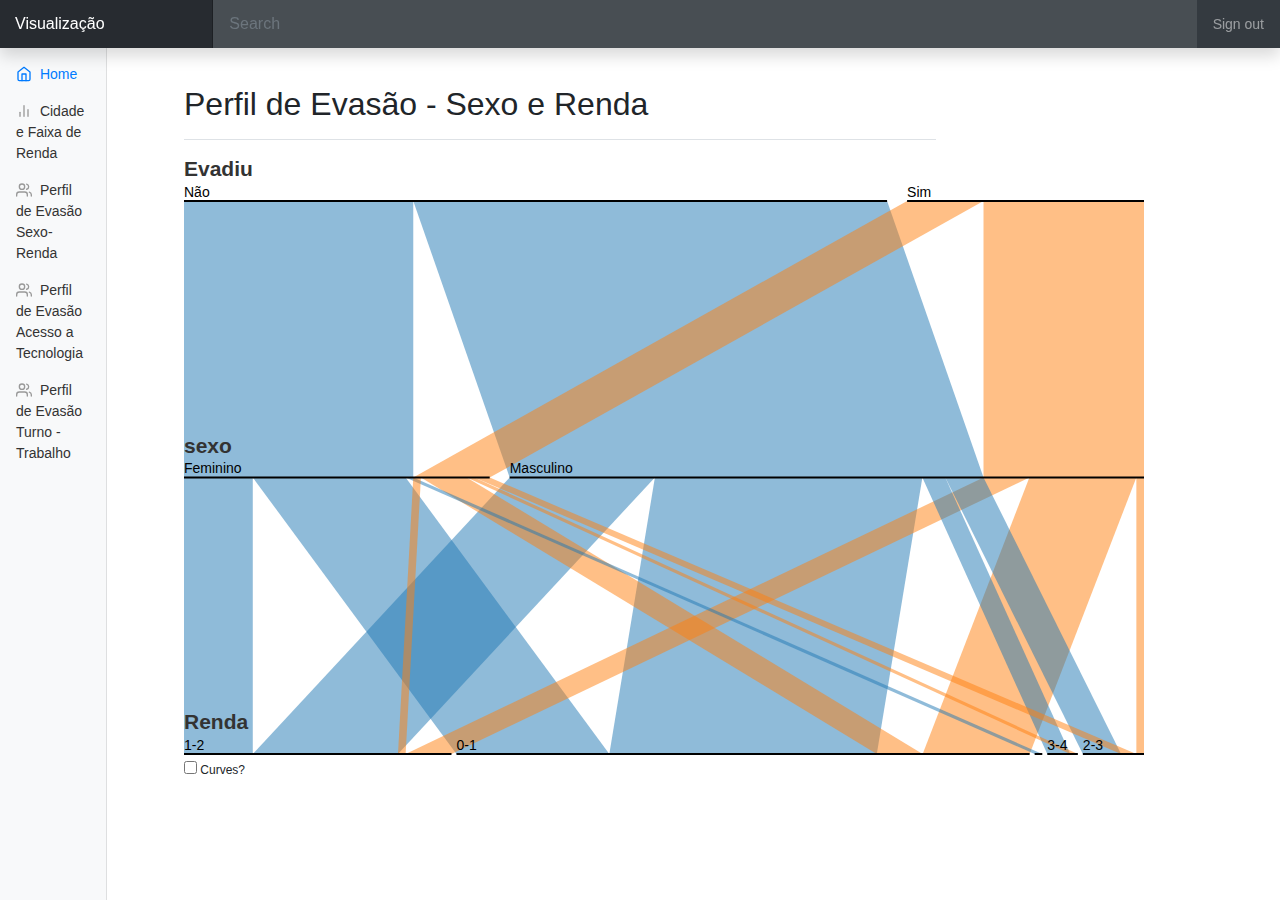
==== graphEvasao.html @ 37829c63 "Versão final" ====
l<!DOCTYPE html>
<!-- saved from url=(0054)https://getbootstrap.com/docs/4.1/examples/dashboard/# -->
<html lang="en"><head><meta http-equiv="Content-Type" content="text/html; charset=UTF-8">
    
    <!--<meta name="viewport" content="width=device-width, initial-scale=1, shrink-to-fit=no">
    <meta name="description" content="">
    <meta name="author" content="">
    <link rel="icon" href="https://getbootstrap.com/favicon.ico">-->

    <title>Dashboard Template for Bootstrap</title>
    <link rel="stylesheet" href="js/leaflet/leaflet.css"/>
    <script src="js/leaflet/leaflet.js"></script>
    <script src="js/d3.min.js"></script>
    <script src="js/d3.parsets.js"></script>
    <script src="js/highlight.min.js"></script>
<!--    <script src='https://api.tiles.mapbox.com/mapbox-gl-js/v0.45.0/mapbox-gl.js'></script>
    <link href='https://api.tiles.mapbox.com/mapbox-gl-js/v0.45.0/mapbox-gl.css' rel='stylesheet' />-->
    
    <script src="js/jquery-3.3.1.min.js"></script>
    <link rel="stylesheet" href="css/mapstyle.css"/>
    <style type="text/css">

    #mapid { height: 500px; width: 550px;}

    #visus{
      float: top;
      height: 550px;
      width: 98%;
    }

    #mapid{
    float: left;
    width:45%;
    height: 550px;
  }

  #histoRenda{
    float: right;
    border-width:2px;
    width:55%;
    height: auto;
  }
  .seletores{
    position: relative;
    float: bottom;
    border-width:2px;
    text-align: center;
    width:auto;
    height: auto;
    font-size: 16px;
    font-weight: bold;
  }
</style>
<style>
@import url(js/d3.parsets.css);

body {
  font-family: sans-serif;
  font-size: 16px;
  width: 960px;
  margin: 1em auto;
  position: relative;
}
h1, h2, .dimension text {
  text-align: center;
  font-family: "PT Sans", Helvetica;
  font-weight: 300;
}
h1 {
  font-size: 4em;
  margin: .5em 0 0 0;
}
h2 {
  font-size: 2em;
  margin: 1em 0 0.5em;
  border-bottom: solid #ccc 1px;
}
p.meta, p.footer {
  font-size: 13px;
  color: #333;
}
p.meta {
  text-align: center;
}

text.icicle { pointer-events: none; }

.options { font-size: 12px; text-align: center; padding: 5px 0; }
.curves { float: left; }
.source { float: right; }
pre, code { font-family: "Menlo", monospace; }

.html .value,
.javascript .string,
.javascript .regexp {
  color: #756bb1;
}

.html .tag,
.css .tag,
.javascript .keyword {
  color: #3182bd;
}

.comment {
  color: #636363;
}

.html .doctype,
.javascript .number {
  color: #31a354;
}

.html .attribute,
.css .attribute,
.javascript .class,
.javascript .special {
  color: #e6550d;
}

</style>

    <!-- Bootstrap core CSS -->
    <link href="dashboard/bootstrap.min.css" rel="stylesheet">

    <!-- Custom styles for this template -->
    <link href="dashboard/dashboard.css" rel="stylesheet">
  <style type="text/css">/* Chart.js */
@-webkit-keyframes chartjs-render-animation{from{opacity:0.99}to{opacity:1}}@keyframes chartjs-render-animation{from{opacity:0.99}to{opacity:1}}.chartjs-render-monitor{-webkit-animation:chartjs-render-animation 0.001s;animation:chartjs-render-animation 0.001s;}</style>  
</head>

  <body>
    <nav class="navbar navbar-dark fixed-top bg-dark flex-md-nowrap p-0 shadow">
      <a class="navbar-brand col-sm-3 col-md-2 mr-0" href="https://getbootstrap.com/docs/4.1/examples/dashboard/#">Visualização</a>
      <input class="form-control form-control-dark w-100" type="text" placeholder="Search" aria-label="Search">
      <ul class="navbar-nav px-3">
        <li class="nav-item text-nowrap">
          <a class="nav-link" href="https://getbootstrap.com/docs/4.1/examples/dashboard/#">Sign out</a>
        </li>
      </ul>
    </nav>

    <div class="container-fluid">
      <div class="row">
        <nav class="col-md-1 d-none d-md-block bg-light sidebar">
          <div class="sidebar-sticky">
            <ul class="nav flex-column">
              <li class="nav-item">
                <a class="nav-link active" href="https://getbootstrap.com/docs/4.1/examples/dashboard/#">
                  <svg xmlns="http://www.w3.org/2000/svg" width="24" height="24" viewBox="0 0 24 24" fill="none" stroke="currentColor" stroke-width="2" stroke-linecap="round" stroke-linejoin="round" class="feather feather-home"><path d="M3 9l9-7 9 7v11a2 2 0 0 1-2 2H5a2 2 0 0 1-2-2z"></path><polyline points="9 22 9 12 15 12 15 22"></polyline></svg>
                  Home <span class="sr-only">(current)</span>
                </a>
              </li>
              <li class="nav-item">
                <a class="nav-link" href="bairroseRenda.html">
                  <svg xmlns="http://www.w3.org/2000/svg" width="24" height="24" viewBox="0 0 24 24" fill="none" stroke="currentColor" stroke-width="2" stroke-linecap="round" stroke-linejoin="round" class="feather feather-bar-chart-2"><line x1="18" y1="20" x2="18" y2="10"></line><line x1="12" y1="20" x2="12" y2="4"></line><line x1="6" y1="20" x2="6" y2="14"></line></svg>
                  Cidade e Faixa de Renda
                </a>
              </li>
              <li class="nav-item">
                <a class="nav-link" href="graphEvasao.html">
                  <svg xmlns="http://www.w3.org/2000/svg" width="24" height="24" viewBox="0 0 24 24" fill="none" stroke="currentColor" stroke-width="2" stroke-linecap="round" stroke-linejoin="round" class="feather feather-users"><path d="M17 21v-2a4 4 0 0 0-4-4H5a4 4 0 0 0-4 4v2"></path><circle cx="9" cy="7" r="4"></circle><path d="M23 21v-2a4 4 0 0 0-3-3.87"></path><path d="M16 3.13a4 4 0 0 1 0 7.75"></path></svg>
                  Perfil de Evasão Sexo-Renda
                </a>
              </li>
               <li class="nav-item">
                <a class="nav-link" href="graphEvasao2.html">
                  <svg xmlns="http://www.w3.org/2000/svg" width="24" height="24" viewBox="0 0 24 24" fill="none" stroke="currentColor" stroke-width="2" stroke-linecap="round" stroke-linejoin="round" class="feather feather-users"><path d="M17 21v-2a4 4 0 0 0-4-4H5a4 4 0 0 0-4 4v2"></path><circle cx="9" cy="7" r="4"></circle><path d="M23 21v-2a4 4 0 0 0-3-3.87"></path><path d="M16 3.13a4 4 0 0 1 0 7.75"></path></svg>
                  Perfil de Evasão Acesso a Tecnologia
                </a>
              </li>
              <li class="nav-item">
                <a class="nav-link" href="graphEvasao3.html">
                  <svg xmlns="http://www.w3.org/2000/svg" width="24" height="24" viewBox="0 0 24 24" fill="none" stroke="currentColor" stroke-width="2" stroke-linecap="round" stroke-linejoin="round" class="feather feather-users"><path d="M17 21v-2a4 4 0 0 0-4-4H5a4 4 0 0 0-4 4v2"></path><circle cx="9" cy="7" r="4"></circle><path d="M23 21v-2a4 4 0 0 0-3-3.87"></path><path d="M16 3.13a4 4 0 0 1 0 7.75"></path></svg>
                  Perfil de Evasão Turno - Trabalho
                </a>
              </li>
            </ul>
          </div>
        </nav>

        <main role="main" class="col-md-12 ml-sm-auto col-lg-10 px-4"><div class="chartjs-size-monitor" style="position: absolute; left: 0px; top: 0px; right: 0px; bottom: 0px; overflow: hidden; pointer-events: none; visibility: hidden; z-index: -1;"><div class="chartjs-size-monitor-expand" style="position:absolute;left:0;top:0;right:0;bottom:0;overflow:hidden;pointer-events:none;visibility:hidden;z-index:-1;"><div style="position:absolute;width:1000000px;height:1000000px;left:0;top:0"></div></div><div class="chartjs-size-monitor-shrink" style="position:absolute;left:0;top:0;right:0;bottom:0;overflow:hidden;pointer-events:none;visibility:hidden;z-index:-1;"><div style="position:absolute;width:200%;height:200%;left:0; top:0"></div></div></div>
          <div class="d-flex justify-content-between flex-wrap flex-md-nowrap align-items-center pt-3 pb-2 mb-3 border-bottom">
            <h1 class="h2">Perfil de Evasão - Sexo e Renda</h1>
            <div class="btn-toolbar mb-2 mb-md-0">
             <!-- <div class="btn-group mr-2">
                <button class="btn btn-sm btn-outline-secondary">Share</button>
                <button class="btn btn-sm btn-outline-secondary">Export</button>
              </div>-->
              <!--Selecionando periodo letivo-->

              <!--Selecionando cidade-->
            </div>
          </div>

         <!--Area de plotagem do mapa e do histograma-->
        <div id="vis"><noscript><img src="parsets.png"></noscript></div>
        <div class="options">
          <span class="curves"><label for="curved"><input type="checkbox" id="curved" onchange="curves.call(this)"> Curves?</label></span>
        </div>
        <script src="data/alunoJaboatao3.js"></script>
        <script>
          function getFaixa(letra){
            var faixa ="";
            switch(letra){
              case "A":
                faixa =  "0-1";
              break;
              case "B":
                faixa = "1-2";
              break;
              case "C":
                faixa = "2-3";
                break;
              case "D":
                faixa = "3-4";
              break;
              case "E":
                faixa = "4-5";
                break;
              case "F":
                faixa = "10";
                break;
            }

            return faixa;
          }
            var csv=[],idade=0;

            for(var i = 0; i < alunosIFPE.length; i++){
              for(var j = 0; j < alunosIFPE[i]["alunos"].length; j++){
                idade = 2018 - alunosIFPE[i]["alunos"][j].ano_nasc;
                alunosIFPE[i]["alunos"][j]["Renda"] =    getFaixa(alunosIFPE[i]["alunos"][j]["qtd_salario"]);// idade;
                (alunosIFPE[i]["alunos"][j]["Evadiu"]=="N"?alunosIFPE[i]["alunos"][j]["Evadiu"]="Não":alunosIFPE[i]["alunos"][j]["Evadiu"]="Sim")
                csv.push(alunosIFPE[i]["alunos"][j]);  
              }
              
            }

            console.log(csv);

          var chart = d3.parsets()
              .dimensions(["Evadiu", "sexo", "Renda"]);

          var vis = d3.select("#vis").append("svg")
              .attr("width", chart.width())
              .attr("height", chart.height());

          var partition = d3.layout.partition()
              .sort(null)
              .size([chart.width(), chart.height() * 5 / 4])
              .children(function(d) {return d.children ? d3.values(d.children) : null; })
              .value(function(d) { return d.count; });

          var ice = false;

          function curves() {
            var t = vis.transition().duration(500);
            if (ice) {
              t.delay(1000);
              icicle();
            }
            t.call(chart.tension(this.checked ? .5 : 1));
          }

          //d3.csv("data/titanic1.csv", function(error, csv) {
          //  console.log(csv);
            vis.datum(csv).call(chart);

            window.icicle = function() {
              var newIce = this.checked,
                  tension = chart.tension();
              if (newIce === ice) return;
              if (ice = newIce) {
                var dimensions = [];
                vis.selectAll("g.dimension")
                   .each(function(d) { dimensions.push(d); });
                dimensions.sort(function(a, b) { return a.y - b.y; });

                var root = d3.parsets.tree({children: {}}, csv, dimensions.map(function(d) { return d.name; }), function() { return 1; }),
                    nodes = partition(root),
                    nodesByPath = {};
                nodes.forEach(function(d) {
                  var path = d.data.name,
                      p = d;
                  while ((p = p.parent) && p.data.name) {
                    path = p.data.name + "\0" + path;
                  }
                  if (path) nodesByPath[path] = d;
                });
                var data = [];
                vis.on("mousedown.icicle", stopClick, true)
                  .select(".ribbon").selectAll("path")
                    .each(function(d) {
                      var node = nodesByPath[d.path],
                          s = d.source,
                          t = d.target;
                      s.node.x0 = t.node.x0 = 0;
                      s.x0 = t.x0 = node.x;
                      s.dx0 = s.dx;
                      t.dx0 = t.dx;
                      s.dx = t.dx = node.dx;
                      data.push(d);
                    });
                iceTransition(vis.selectAll("path"))
                    .attr("d", function(d) {
                      var s = d.source,
                          t = d.target;
                      return ribbonPath(s, t, tension);
                    })
                    .style("stroke-opacity", 1);
                iceTransition(vis.selectAll("text.icicle")
                    .data(data)
                  .enter().append("text")
                    .attr("class", "icicle")
                    .attr("text-anchor", "middle")
                    .attr("dy", ".3em")
                    .attr("transform", function(d) {
                      return "translate(" + [d.source.x0 + d.source.dx / 2, d.source.dimension.y0 + d.target.dimension.y0 >> 1] + ")rotate(90)";
                    })
                    .text(function(d) { return d.source.dx > 15 ? d.node.name : null; })
                    .style("opacity", 1e-6))
                    .style("opacity", 1);
                iceTransition(vis.selectAll("g.dimension rect, g.category")
                    .style("opacity", 1))
                    .style("opacity", 1e-6)
                    .each("end", function() { d3.select(this).attr("visibility", "hidden"); });
                iceTransition(vis.selectAll("text.dimension"))
                    .attr("transform", "translate(0,-5)");
                vis.selectAll("tspan.sort").style("visibility", "hidden");
              } else {
                vis.on("mousedown.icicle", null)
                  .select(".ribbon").selectAll("path")
                    .each(function(d) {
                      var s = d.source,
                          t = d.target;
                      s.node.x0 = s.node.x;
                      s.x0 = s.x;
                      s.dx = s.dx0;
                      t.node.x0 = t.node.x;
                      t.x0 = t.x;
                      t.dx = t.dx0;
                    });
                iceTransition(vis.selectAll("path"))
                    .attr("d", function(d) {
                      var s = d.source,
                          t = d.target;
                      return ribbonPath(s, t, tension);
                    })
                    .style("stroke-opacity", null);
                iceTransition(vis.selectAll("text.icicle"))
                    .style("opacity", 1e-6).remove();
                iceTransition(vis.selectAll("g.dimension rect, g.category")
                    .attr("visibility", null)
                    .style("opacity", 1e-6))
                    .style("opacity", 1);
                iceTransition(vis.selectAll("text.dimension"))
                    .attr("transform", "translate(0,-25)");
                vis.selectAll("tspan.sort").style("visibility", null);
              }
            };
            d3.select("#icicle")
                .on("change", icicle)
                .each(icicle);
          //});

          function iceTransition(g) {
            return g.transition().duration(1000);
          }

          function ribbonPath(s, t, tension) {
            var sx = s.node.x0 + s.x0,
                tx = t.node.x0 + t.x0,
                sy = s.dimension.y0,
                ty = t.dimension.y0;
            return (tension === 1 ? [
                "M", [sx, sy],
                "L", [tx, ty],
                "h", t.dx,
                "L", [sx + s.dx, sy],
                "Z"]
             : ["M", [sx, sy],
                "C", [sx, m0 = tension * sy + (1 - tension) * ty], " ",
                     [tx, m1 = tension * ty + (1 - tension) * sy], " ", [tx, ty],
                "h", t.dx,
                "C", [tx + t.dx, m1], " ", [sx + s.dx, m0], " ", [sx + s.dx, sy],
                "Z"]).join("");
          }

          function stopClick() { d3.event.stopPropagation(); }

          // Given a text function and width function, truncates the text if necessary to
          // fit within the given width.
          function truncateText(text, width) {
            return function(d, i) {
              var t = this.textContent = text(d, i),
                  w = width(d, i);
              if (this.getComputedTextLength() < w) return t;
              this.textContent = "…" + t;
              var lo = 0,
                  hi = t.length + 1,
                  x;
              while (lo < hi) {
                var mid = lo + hi >> 1;
                if ((x = this.getSubStringLength(0, mid)) < w) lo = mid + 1;
                else hi = mid;
              }
              return lo > 1 ? t.substr(0, lo - 2) + "…" : "";
            };
          }

          d3.select("#file").on("change", function() {
            var file = this.files[0],
                reader = new FileReader;
            reader.onloadend = function() {
              var csv = d3.csv.parse(reader.result);
              vis.datum(csv).call(chart
                  .value(csv[0].hasOwnProperty("Number") ? function(d) { return +d.Number; } : 1)
                  .dimensions(function(d) { return d3.keys(d[0]).filter(function(d) { return d !== "Number"; }).sort(); }));
            };
            reader.readAsText(file);
          });

        </script>          
        </main>
      </div>
    </div>

    <!-- Bootstrap core JavaScript
    ================================================== -->
    <!-- Placed at the end of the document so the pages load faster -->
    <script src="./dashboard/jquery-3.3.1.slim.min.js" integrity="sha384-q8i/X+965DzO0rT7abK41JStQIAqVgRVzpbzo5smXKp4YfRvH+8abtTE1Pi6jizo" crossorigin="anonymous"></script>
    <script>window.jQuery || document.write('<script src="../../assets/js/vendor/jquery-slim.min.js"><\/script>')</script>
    <script src="./dashboard/popper.min.js"></script>
    <script src="./dashboard/bootstrap.min.js"></script>

    <!-- Icons -->
    <script src="./dashboard/feather.min.js"></script>
    <script>
      feather.replace()
    </script>

    <!-- Graphs -->
    <script src="./dashboard/Chart.min.js"></script>

</body></html>
---- js/leaflet/leaflet.css ----
/* required styles */

.leaflet-pane,
.leaflet-tile,
.leaflet-marker-icon,
.leaflet-marker-shadow,
.leaflet-tile-container,
.leaflet-pane > svg,
.leaflet-pane > canvas,
.leaflet-zoom-box,
.leaflet-image-layer,
.leaflet-layer {
	position: absolute;
	left: 0;
	top: 0;
	}
.leaflet-container {
	overflow: hidden;
	}
.leaflet-tile,
.leaflet-marker-icon,
.leaflet-marker-shadow {
	-webkit-user-select: none;
	   -moz-user-select: none;
	        user-select: none;
	  -webkit-user-drag: none;
	}
/* Safari renders non-retina tile on retina better with this, but Chrome is worse */
.leaflet-safari .leaflet-tile {
	image-rendering: -webkit-optimize-contrast;
	}
/* hack that prevents hw layers "stretching" when loading new tiles */
.leaflet-safari .leaflet-tile-container {
	width: 1600px;
	height: 1600px;
	-webkit-transform-origin: 0 0;
	}
.leaflet-marker-icon,
.leaflet-marker-shadow {
	display: block;
	}
/* .leaflet-container svg: reset svg max-width decleration shipped in Joomla! (joomla.org) 3.x */
/* .leaflet-container img: map is broken in FF if you have max-width: 100% on tiles */
.leaflet-container .leaflet-overlay-pane svg,
.leaflet-container .leaflet-marker-pane img,
.leaflet-container .leaflet-shadow-pane img,
.leaflet-container .leaflet-tile-pane img,
.leaflet-container img.leaflet-image-layer {
	max-width: none !important;
	max-height: none !important;
	}

.leaflet-container.leaflet-touch-zoom {
	-ms-touch-action: pan-x pan-y;
	touch-action: pan-x pan-y;
	}
.leaflet-container.leaflet-touch-drag {
	-ms-touch-action: pinch-zoom;
	/* Fallback for FF which doesn't support pinch-zoom */
	touch-action: none;
	touch-action: pinch-zoom;
}
.leaflet-container.leaflet-touch-drag.leaflet-touch-zoom {
	-ms-touch-action: none;
	touch-action: none;
}
.leaflet-container {
	-webkit-tap-highlight-color: transparent;
}
.leaflet-container a {
	-webkit-tap-highlight-color: rgba(51, 181, 229, 0.4);
}
.leaflet-tile {
	filter: inherit;
	visibility: hidden;
	}
.leaflet-tile-loaded {
	visibility: inherit;
	}
.leaflet-zoom-box {
	width: 0;
	height: 0;
	-moz-box-sizing: border-box;
	     box-sizing: border-box;
	z-index: 800;
	}
/* workaround for https://bugzilla.mozilla.org/show_bug.cgi?id=888319 */
.leaflet-overlay-pane svg {
	-moz-user-select: none;
	}

.leaflet-pane         { z-index: 400; }

.leaflet-tile-pane    { z-index: 200; }
.leaflet-overlay-pane { z-index: 400; }
.leaflet-shadow-pane  { z-index: 500; }
.leaflet-marker-pane  { z-index: 600; }
.leaflet-tooltip-pane   { z-index: 650; }
.leaflet-popup-pane   { z-index: 700; }

.leaflet-map-pane canvas { z-index: 100; }
.leaflet-map-pane svg    { z-index: 200; }

.leaflet-vml-shape {
	width: 1px;
	height: 1px;
	}
.lvml {
	behavior: url(#default#VML);
	display: inline-block;
	position: absolute;
	}


/* control positioning */

.leaflet-control {
	position: relative;
	z-index: 800;
	pointer-events: visiblePainted; /* IE 9-10 doesn't have auto */
	pointer-events: auto;
	}
.leaflet-top,
.leaflet-bottom {
	position: absolute;
	z-index: 1000;
	pointer-events: none;
	}
.leaflet-top {
	top: 0;
	}
.leaflet-right {
	right: 0;
	}
.leaflet-bottom {
	bottom: 0;
	}
.leaflet-left {
	left: 0;
	}
.leaflet-control {
	float: left;
	clear: both;
	}
.leaflet-right .leaflet-control {
	float: right;
	}
.leaflet-top .leaflet-control {
	margin-top: 10px;
	}
.leaflet-bottom .leaflet-control {
	margin-bottom: 10px;
	}
.leaflet-left .leaflet-control {
	margin-left: 10px;
	}
.leaflet-right .leaflet-control {
	margin-right: 10px;
	}


/* zoom and fade animations */

.leaflet-fade-anim .leaflet-tile {
	will-change: opacity;
	}
.leaflet-fade-anim .leaflet-popup {
	opacity: 0;
	-webkit-transition: opacity 0.2s linear;
	   -moz-transition: opacity 0.2s linear;
	     -o-transition: opacity 0.2s linear;
	        transition: opacity 0.2s linear;
	}
.leaflet-fade-anim .leaflet-map-pane .leaflet-popup {
	opacity: 1;
	}
.leaflet-zoom-animated {
	-webkit-transform-origin: 0 0;
	    -ms-transform-origin: 0 0;
	        transform-origin: 0 0;
	}
.leaflet-zoom-anim .leaflet-zoom-animated {
	will-change: transform;
	}
.leaflet-zoom-anim .leaflet-zoom-animated {
	-webkit-transition: -webkit-transform 0.25s cubic-bezier(0,0,0.25,1);
	   -moz-transition:    -moz-transform 0.25s cubic-bezier(0,0,0.25,1);
	     -o-transition:      -o-transform 0.25s cubic-bezier(0,0,0.25,1);
	        transition:         transform 0.25s cubic-bezier(0,0,0.25,1);
	}
.leaflet-zoom-anim .leaflet-tile,
.leaflet-pan-anim .leaflet-tile {
	-webkit-transition: none;
	   -moz-transition: none;
	     -o-transition: none;
	        transition: none;
	}

.leaflet-zoom-anim .leaflet-zoom-hide {
	visibility: hidden;
	}


/* cursors */

.leaflet-interactive {
	cursor: pointer;
	}
.leaflet-grab {
	cursor: -webkit-grab;
	cursor:    -moz-grab;
	}
.leaflet-crosshair,
.leaflet-crosshair .leaflet-interactive {
	cursor: crosshair;
	}
.leaflet-popup-pane,
.leaflet-control {
	cursor: auto;
	}
.leaflet-dragging .leaflet-grab,
.leaflet-dragging .leaflet-grab .leaflet-interactive,
.leaflet-dragging .leaflet-marker-draggable {
	cursor: move;
	cursor: -webkit-grabbing;
	cursor:    -moz-grabbing;
	}

/* marker & overlays interactivity */
.leaflet-marker-icon,
.leaflet-marker-shadow,
.leaflet-image-layer,
.leaflet-pane > svg path,
.leaflet-tile-container {
	pointer-events: none;
	}

.leaflet-marker-icon.leaflet-interactive,
.leaflet-image-layer.leaflet-interactive,
.leaflet-pane > svg path.leaflet-interactive {
	pointer-events: visiblePainted; /* IE 9-10 doesn't have auto */
	pointer-events: auto;
	}

/* visual tweaks */

.leaflet-container {
	background: #ddd;
	outline: 0;
	}
.leaflet-container a {
	color: #0078A8;
	}
.leaflet-container a.leaflet-active {
	outline: 2px solid orange;
	}
.leaflet-zoom-box {
	border: 2px dotted #38f;
	background: rgba(255,255,255,0.5);
	}


/* general typography */
.leaflet-container {
	font: 12px/1.5 "Helvetica Neue", Arial, Helvetica, sans-serif;
	}


/* general toolbar styles */

.leaflet-bar {
	box-shadow: 0 1px 5px rgba(0,0,0,0.65);
	border-radius: 4px;
	}
.leaflet-bar a,
.leaflet-bar a:hover {
	background-color: #fff;
	border-bottom: 1px solid #ccc;
	width: 26px;
	height: 26px;
	line-height: 26px;
	display: block;
	text-align: center;
	text-decoration: none;
	color: black;
	}
.leaflet-bar a,
.leaflet-control-layers-toggle {
	background-position: 50% 50%;
	background-repeat: no-repeat;
	display: block;
	}
.leaflet-bar a:hover {
	background-color: #f4f4f4;
	}
.leaflet-bar a:first-child {
	border-top-left-radius: 4px;
	border-top-right-radius: 4px;
	}
.leaflet-bar a:last-child {
	border-bottom-left-radius: 4px;
	border-bottom-right-radius: 4px;
	border-bottom: none;
	}
.leaflet-bar a.leaflet-disabled {
	cursor: default;
	background-color: #f4f4f4;
	color: #bbb;
	}

.leaflet-touch .leaflet-bar a {
	width: 30px;
	height: 30px;
	line-height: 30px;
	}
.leaflet-touch .leaflet-bar a:first-child {
	border-top-left-radius: 2px;
	border-top-right-radius: 2px;
	}
.leaflet-touch .leaflet-bar a:last-child {
	border-bottom-left-radius: 2px;
	border-bottom-right-radius: 2px;
	}

/* zoom control */

.leaflet-control-zoom-in,
.leaflet-control-zoom-out {
	font: bold 18px 'Lucida Console', Monaco, monospace;
	text-indent: 1px;
	}

.leaflet-touch .leaflet-control-zoom-in, .leaflet-touch .leaflet-control-zoom-out  {
	font-size: 22px;
	}


/* layers control */

.leaflet-control-layers {
	box-shadow: 0 1px 5px rgba(0,0,0,0.4);
	background: #fff;
	border-radius: 5px;
	}
.leaflet-control-layers-toggle {
	background-image: url(images/layers.png);
	width: 36px;
	height: 36px;
	}
.leaflet-retina .leaflet-control-layers-toggle {
	background-image: url(images/layers-2x.png);
	background-size: 26px 26px;
	}
.leaflet-touch .leaflet-control-layers-toggle {
	width: 44px;
	height: 44px;
	}
.leaflet-control-layers .leaflet-control-layers-list,
.leaflet-control-layers-expanded .leaflet-control-layers-toggle {
	display: none;
	}
.leaflet-control-layers-expanded .leaflet-control-layers-list {
	display: block;
	position: relative;
	}
.leaflet-control-layers-expanded {
	padding: 6px 10px 6px 6px;
	color: #333;
	background: #fff;
	}
.leaflet-control-layers-scrollbar {
	overflow-y: scroll;
	overflow-x: hidden;
	padding-right: 5px;
	}
.leaflet-control-layers-selector {
	margin-top: 2px;
	position: relative;
	top: 1px;
	}
.leaflet-control-layers label {
	display: block;
	}
.leaflet-control-layers-separator {
	height: 0;
	border-top: 1px solid #ddd;
	margin: 5px -10px 5px -6px;
	}

/* Default icon URLs */
.leaflet-default-icon-path {
	background-image: url(images/marker-icon.png);
	}


/* attribution and scale controls */

.leaflet-container .leaflet-control-attribution {
	background: #fff;
	background: rgba(255, 255, 255, 0.7);
	margin: 0;
	}
.leaflet-control-attribution,
.leaflet-control-scale-line {
	padding: 0 5px;
	color: #333;
	}
.leaflet-control-attribution a {
	text-decoration: none;
	}
.leaflet-control-attribution a:hover {
	text-decoration: underline;
	}
.leaflet-container .leaflet-control-attribution,
.leaflet-container .leaflet-control-scale {
	font-size: 11px;
	}
.leaflet-left .leaflet-control-scale {
	margin-left: 5px;
	}
.leaflet-bottom .leaflet-control-scale {
	margin-bottom: 5px;
	}
.leaflet-control-scale-line {
	border: 2px solid #777;
	border-top: none;
	line-height: 1.1;
	padding: 2px 5px 1px;
	font-size: 11px;
	white-space: nowrap;
	overflow: hidden;
	-moz-box-sizing: border-box;
	     box-sizing: border-box;

	background: #fff;
	background: rgba(255, 255, 255, 0.5);
	}
.leaflet-control-scale-line:not(:first-child) {
	border-top: 2px solid #777;
	border-bottom: none;
	margin-top: -2px;
	}
.leaflet-control-scale-line:not(:first-child):not(:last-child) {
	border-bottom: 2px solid #777;
	}

.leaflet-touch .leaflet-control-attribution,
.leaflet-touch .leaflet-control-layers,
.leaflet-touch .leaflet-bar {
	box-shadow: none;
	}
.leaflet-touch .leaflet-control-layers,
.leaflet-touch .leaflet-bar {
	border: 2px solid rgba(0,0,0,0.2);
	background-clip: padding-box;
	}


/* popup */

.leaflet-popup {
	position: absolute;
	text-align: center;
	margin-bottom: 20px;
	}
.leaflet-popup-content-wrapper {
	padding: 1px;
	text-align: left;
	border-radius: 12px;
	}
.leaflet-popup-content {
	margin: 13px 19px;
	line-height: 1.4;
	}
.leaflet-popup-content p {
	margin: 18px 0;
	}
.leaflet-popup-tip-container {
	width: 40px;
	height: 20px;
	position: absolute;
	left: 50%;
	margin-left: -20px;
	overflow: hidden;
	pointer-events: none;
	}
.leaflet-popup-tip {
	width: 17px;
	height: 17px;
	padding: 1px;

	margin: -10px auto 0;

	-webkit-transform: rotate(45deg);
	   -moz-transform: rotate(45deg);
	    -ms-transform: rotate(45deg);
	     -o-transform: rotate(45deg);
	        transform: rotate(45deg);
	}
.leaflet-popup-content-wrapper,
.leaflet-popup-tip {
	background: white;
	color: #333;
	box-shadow: 0 3px 14px rgba(0,0,0,0.4);
	}
.leaflet-container a.leaflet-popup-close-button {
	position: absolute;
	top: 0;
	right: 0;
	padding: 4px 4px 0 0;
	border: none;
	text-align: center;
	width: 18px;
	height: 14px;
	font: 16px/14px Tahoma, Verdana, sans-serif;
	color: #c3c3c3;
	text-decoration: none;
	font-weight: bold;
	background: transparent;
	}
.leaflet-container a.leaflet-popup-close-button:hover {
	color: #999;
	}
.leaflet-popup-scrolled {
	overflow: auto;
	border-bottom: 1px solid #ddd;
	border-top: 1px solid #ddd;
	}

.leaflet-oldie .leaflet-popup-content-wrapper {
	zoom: 1;
	}
.leaflet-oldie .leaflet-popup-tip {
	width: 24px;
	margin: 0 auto;

	-ms-filter: "progid:DXImageTransform.Microsoft.Matrix(M11=0.70710678, M12=0.70710678, M21=-0.70710678, M22=0.70710678)";
	filter: progid:DXImageTransform.Microsoft.Matrix(M11=0.70710678, M12=0.70710678, M21=-0.70710678, M22=0.70710678);
	}
.leaflet-oldie .leaflet-popup-tip-container {
	margin-top: -1px;
	}

.leaflet-oldie .leaflet-control-zoom,
.leaflet-oldie .leaflet-control-layers,
.leaflet-oldie .leaflet-popup-content-wrapper,
.leaflet-oldie .leaflet-popup-tip {
	border: 1px solid #999;
	}


/* div icon */

.leaflet-div-icon {
	background: #fff;
	border: 1px solid #666;
	}


/* Tooltip */
/* Base styles for the element that has a tooltip */
.leaflet-tooltip {
	position: absolute;
	padding: 6px;
	background-color: #fff;
	border: 1px solid #fff;
	border-radius: 3px;
	color: #222;
	white-space: nowrap;
	-webkit-user-select: none;
	-moz-user-select: none;
	-ms-user-select: none;
	user-select: none;
	pointer-events: none;
	box-shadow: 0 1px 3px rgba(0,0,0,0.4);
	}
.leaflet-tooltip.leaflet-clickable {
	cursor: pointer;
	pointer-events: auto;
	}
.leaflet-tooltip-top:before,
.leaflet-tooltip-bottom:before,
.leaflet-tooltip-left:before,
.leaflet-tooltip-right:before {
	position: absolute;
	pointer-events: none;
	border: 6px solid transparent;
	background: transparent;
	content: "";
	}

/* Directions */

.leaflet-tooltip-bottom {
	margin-top: 6px;
}
.leaflet-tooltip-top {
	margin-top: -6px;
}
.leaflet-tooltip-bottom:before,
.leaflet-tooltip-top:before {
	left: 50%;
	margin-left: -6px;
	}
.leaflet-tooltip-top:before {
	bottom: 0;
	margin-bottom: -12px;
	border-top-color: #fff;
	}
.leaflet-tooltip-bottom:before {
	top: 0;
	margin-top: -12px;
	margin-left: -6px;
	border-bottom-color: #fff;
	}
.leaflet-tooltip-left {
	margin-left: -6px;
}
.leaflet-tooltip-right {
	margin-left: 6px;
}
.leaflet-tooltip-left:before,
.leaflet-tooltip-right:before {
	top: 50%;
	margin-top: -6px;
	}
.leaflet-tooltip-left:before {
	right: 0;
	margin-right: -12px;
	border-left-color: #fff;
	}
.leaflet-tooltip-right:before {
	left: 0;
	margin-left: -12px;
	border-right-color: #fff;
	}
---- css/mapstyle.css ----
#descPeriodo{
	font-size: 20px;
	font-weight: bold;
}
---- dashboard/dashboard.css ----
body {
  font-size: .875rem;
}

.feather {
  width: 16px;
  height: 16px;
  vertical-align: text-bottom;
}

/*
 * Sidebar
 */

.sidebar {
  position: fixed;
  top: 0;
  bottom: 0;
  left: 0;
  z-index: 100; /* Behind the navbar */
  padding: 48px 0 0; /* Height of navbar */
  box-shadow: inset -1px 0 0 rgba(0, 0, 0, .1);
}

.sidebar-sticky {
  position: relative;
  top: 0;
  height: calc(100vh - 48px);
  padding-top: .5rem;
  overflow-x: hidden;
  overflow-y: auto; /* Scrollable contents if viewport is shorter than content. */
}

@supports ((position: -webkit-sticky) or (position: sticky)) {
  .sidebar-sticky {
    position: -webkit-sticky;
    position: sticky;
  }
}

.sidebar .nav-link {
  font-weight: 500;
  color: #333;
}

.sidebar .nav-link .feather {
  margin-right: 4px;
  color: #999;
}

.sidebar .nav-link.active {
  color: #007bff;
}

.sidebar .nav-link:hover .feather,
.sidebar .nav-link.active .feather {
  color: inherit;
}

.sidebar-heading {
  font-size: .75rem;
  text-transform: uppercase;
}

/*
 * Content
 */

[role="main"] {
  padding-top: 48px; /* Space for fixed navbar */
}

/*
 * Navbar
 */

.navbar-brand {
  padding-top: .75rem;
  padding-bottom: .75rem;
  font-size: 1rem;
  background-color: rgba(0, 0, 0, .25);
  box-shadow: inset -1px 0 0 rgba(0, 0, 0, .25);
}

.navbar .form-control {
  padding: .75rem 1rem;
  border-width: 0;
  border-radius: 0;
}

.form-control-dark {
  color: #fff;
  background-color: rgba(255, 255, 255, .1);
  border-color: rgba(255, 255, 255, .1);
}

.form-control-dark:focus {
  border-color: transparent;
  box-shadow: 0 0 0 3px rgba(255, 255, 255, .25);
}

/*
 * Utilities
 */

.border-top { border-top: 1px solid #e5e5e5; }
.border-bottom { border-bottom: 1px solid #e5e5e5; }
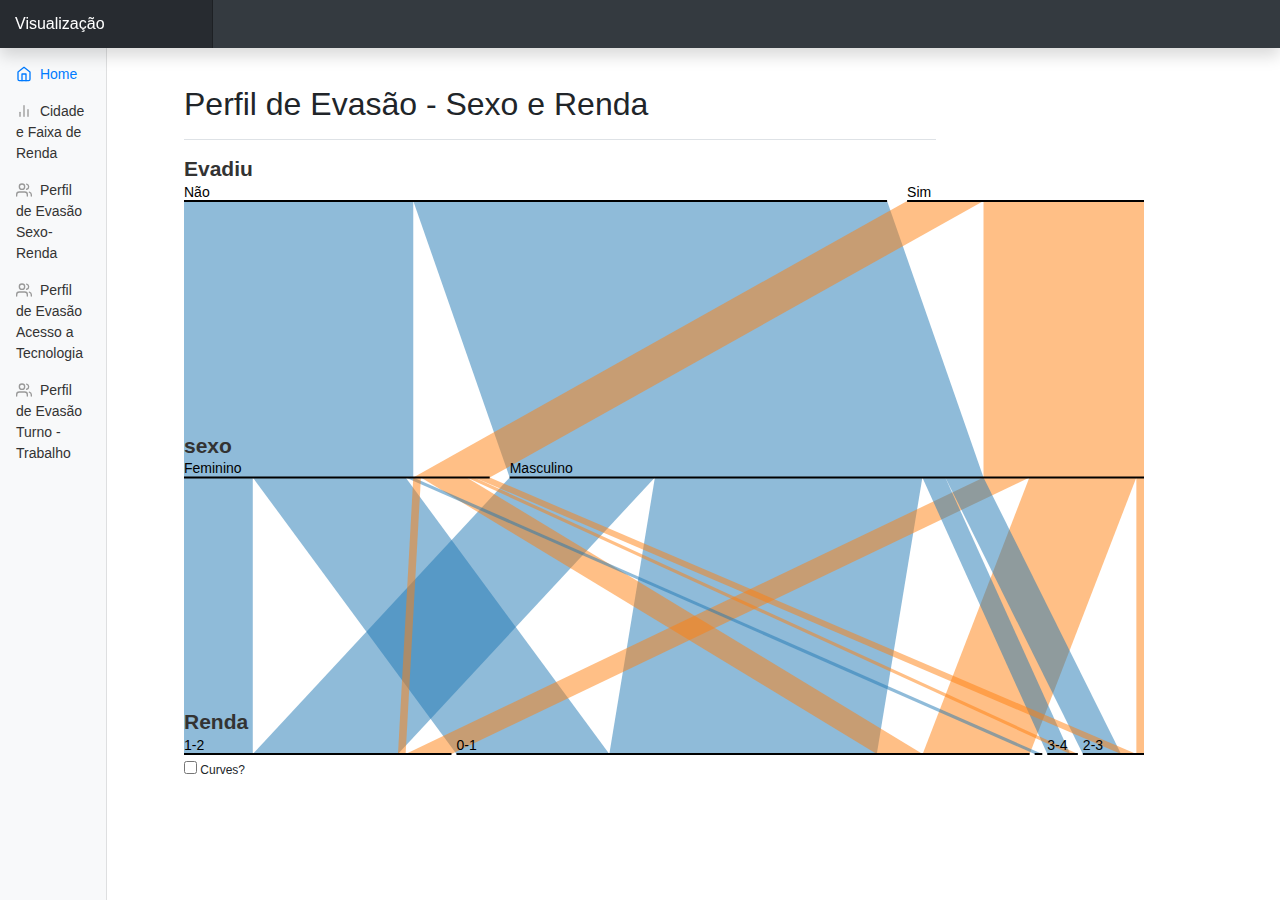
==== commit 24af4eec: "ultimo commit" ====
--- a/graphEvasao.html
+++ b/graphEvasao.html
@@ -132,11 +132,8 @@
   <body>
     <nav class="navbar navbar-dark fixed-top bg-dark flex-md-nowrap p-0 shadow">
       <a class="navbar-brand col-sm-3 col-md-2 mr-0" href="https://getbootstrap.com/docs/4.1/examples/dashboard/#">Visualização</a>
-      <input class="form-control form-control-dark w-100" type="text" placeholder="Search" aria-label="Search">
+      
       <ul class="navbar-nav px-3">
-        <li class="nav-item text-nowrap">
-          <a class="nav-link" href="https://getbootstrap.com/docs/4.1/examples/dashboard/#">Sign out</a>
-        </li>
       </ul>
     </nav>
 
@@ -146,13 +143,13 @@
           <div class="sidebar-sticky">
             <ul class="nav flex-column">
               <li class="nav-item">
-                <a class="nav-link active" href="https://getbootstrap.com/docs/4.1/examples/dashboard/#">
+                <a class="nav-link active" href="index.html">
                   <svg xmlns="http://www.w3.org/2000/svg" width="24" height="24" viewBox="0 0 24 24" fill="none" stroke="currentColor" stroke-width="2" stroke-linecap="round" stroke-linejoin="round" class="feather feather-home"><path d="M3 9l9-7 9 7v11a2 2 0 0 1-2 2H5a2 2 0 0 1-2-2z"></path><polyline points="9 22 9 12 15 12 15 22"></polyline></svg>
                   Home <span class="sr-only">(current)</span>
                 </a>
               </li>
               <li class="nav-item">
-                <a class="nav-link" href="bairroseRenda.html">
+                <a class="nav-link" href="index.html">
                   <svg xmlns="http://www.w3.org/2000/svg" width="24" height="24" viewBox="0 0 24 24" fill="none" stroke="currentColor" stroke-width="2" stroke-linecap="round" stroke-linejoin="round" class="feather feather-bar-chart-2"><line x1="18" y1="20" x2="18" y2="10"></line><line x1="12" y1="20" x2="12" y2="4"></line><line x1="6" y1="20" x2="6" y2="14"></line></svg>
                   Cidade e Faixa de Renda
                 </a>
@@ -250,7 +247,7 @@
               .sort(null)
               .size([chart.width(), chart.height() * 5 / 4])
               .children(function(d) {return d.children ? d3.values(d.children) : null; })
-              .value(function(d) { return d.count; });
+              .value(function(d) {return d.count; });
 
           var ice = false;
 
